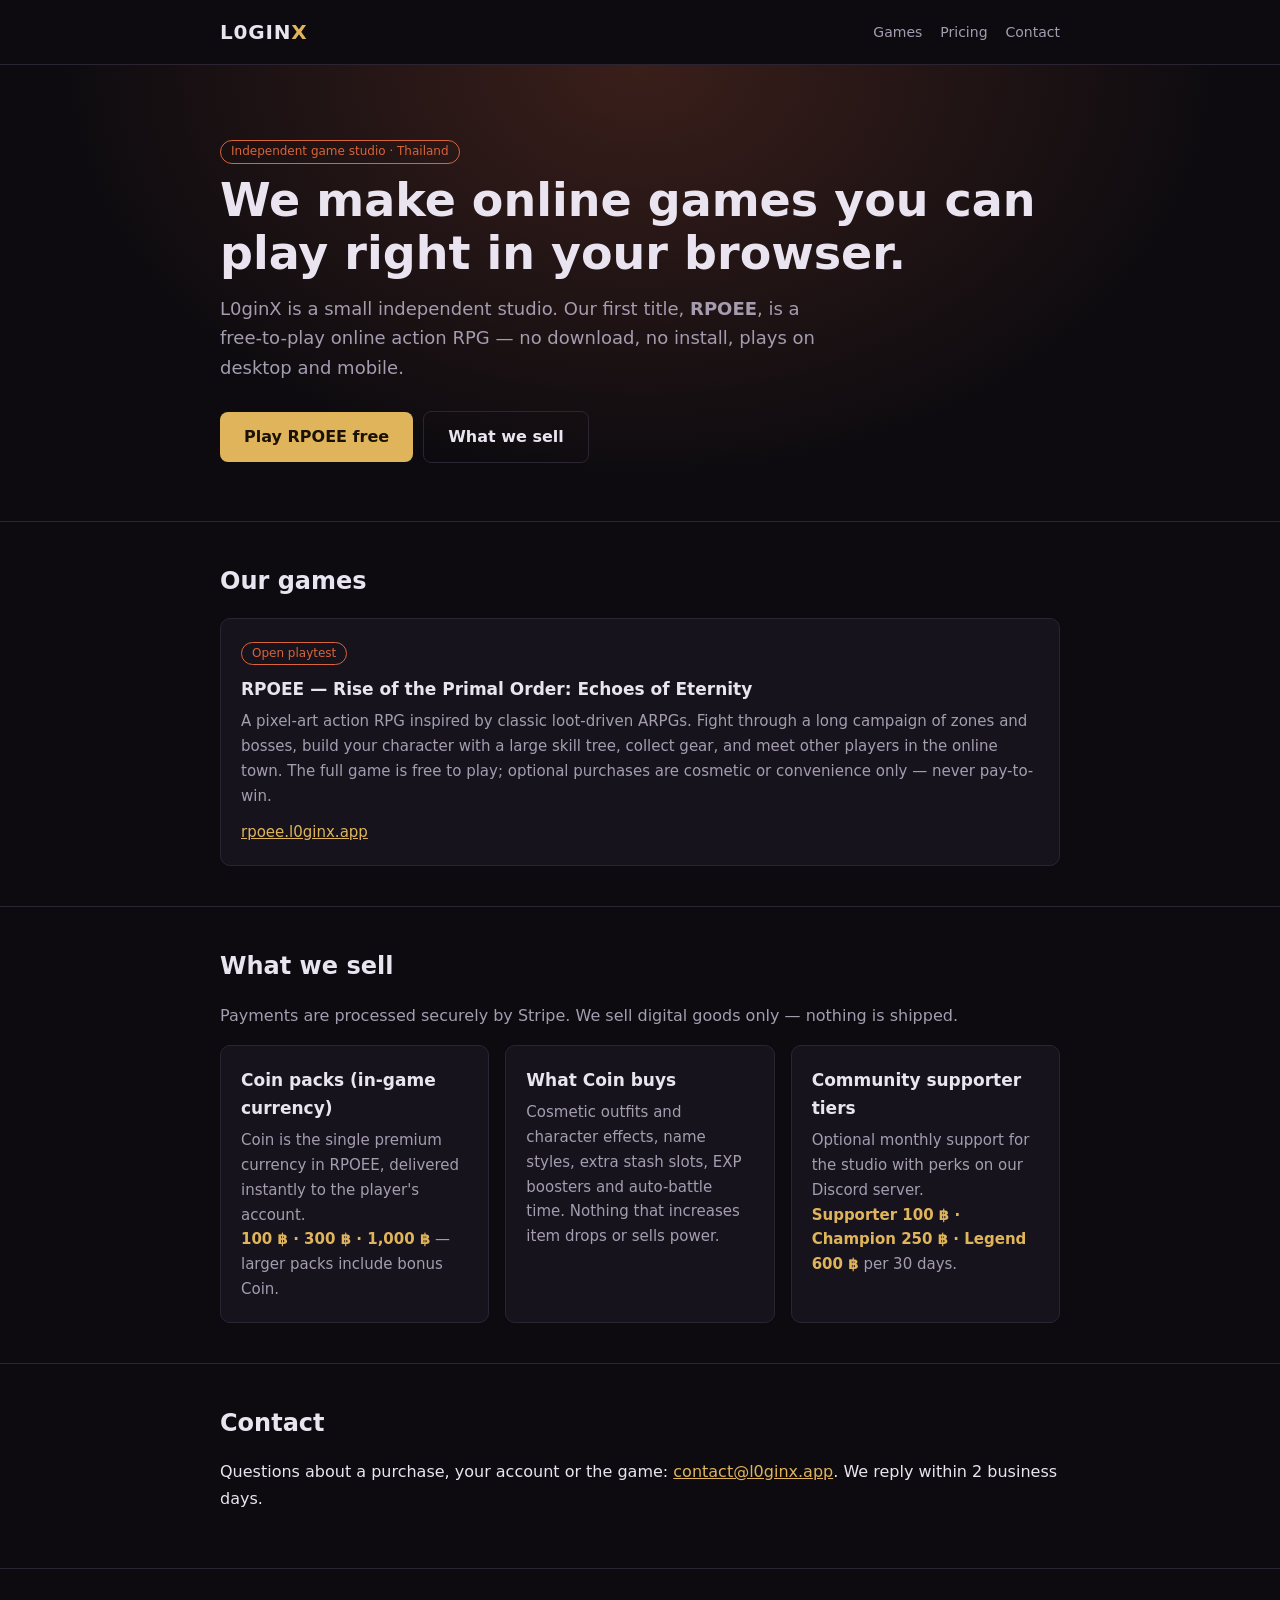
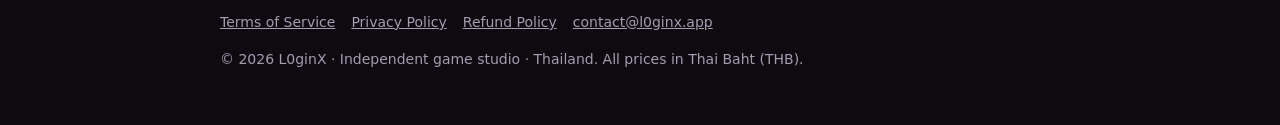
==== index.html @ b14668f3 "L0ginX studio landing page + terms, privacy, refund policies Co-Authored-By: Claude Opus 5.5 <norepl" ====
<!doctype html><html lang="en"><head><meta charset="utf-8"><meta name="viewport" content="width=device-width,initial-scale=1">
<title>L0ginX — Independent Game Studio</title><meta name="description" content="L0ginX is an independent game studio making RPOEE, a free-to-play online action RPG for the browser.">
<link rel="stylesheet" href="/style.css"></head><body>
<header><div class="wrap"><a class="logo" href="/">L0GIN<span>X</span></a><nav><a href="/#games">Games</a><a href="/#shop">Pricing</a><a href="/#contact">Contact</a></nav></div></header>

<div class="hero"><div class="wrap">
<span class="tag">Independent game studio · Thailand</span>
<h1>We make online games you can play right in your browser.</h1>
<p>L0ginX is a small independent studio. Our first title, <b>RPOEE</b>, is a free-to-play online action RPG — no download, no install, plays on desktop and mobile.</p>
<a class="btn" href="https://rpoee.l0ginx.app/">Play RPOEE free</a><a class="btn ghost" href="#shop">What we sell</a>
</div></div>
<section id="games"><div class="wrap">
<h2>Our games</h2>
<div class="card"><span class="tag">Open playtest</span>
<h3>RPOEE — Rise of the Primal Order: Echoes of Eternity</h3>
<p>A pixel-art action RPG inspired by classic loot-driven ARPGs. Fight through a long campaign of zones and bosses, build your character with a large skill tree, collect gear, and meet other players in the online town. The full game is free to play; optional purchases are cosmetic or convenience only — never pay-to-win.</p>
<p style="margin-top:12px"><a href="https://rpoee.l0ginx.app/">rpoee.l0ginx.app</a></p></div>
</div></section>
<section id="shop"><div class="wrap">
<h2>What we sell</h2>
<p style="color:var(--muted)">Payments are processed securely by Stripe. We sell digital goods only — nothing is shipped.</p>
<div class="grid">
<div class="card"><h3>Coin packs (in-game currency)</h3><p>Coin is the single premium currency in RPOEE, delivered instantly to the player's account.<br><span class="price">100 ฿ · 300 ฿ · 1,000 ฿</span> — larger packs include bonus Coin.</p></div>
<div class="card"><h3>What Coin buys</h3><p>Cosmetic outfits and character effects, name styles, extra stash slots, EXP boosters and auto-battle time. Nothing that increases item drops or sells power.</p></div>
<div class="card"><h3>Community supporter tiers</h3><p>Optional monthly support for the studio with perks on our Discord server.<br><span class="price">Supporter 100 ฿ · Champion 250 ฿ · Legend 600 ฿</span> per 30 days.</p></div>
</div></div></section>
<section id="contact"><div class="wrap">
<h2>Contact</h2>
<p>Questions about a purchase, your account or the game: <a href="mailto:contact@l0ginx.app">contact@l0ginx.app</a>. We reply within 2 business days.</p>
</div></section>
<footer><div class="wrap"><p><a href="/terms.html">Terms of Service</a><a href="/privacy.html">Privacy Policy</a><a href="/refund.html">Refund Policy</a><a href="mailto:contact@l0ginx.app">contact@l0ginx.app</a></p>
<p>© 2026 L0ginX · Independent game studio · Thailand. All prices in Thai Baht (THB).</p></div></footer></body></html>
---- style.css ----
:root{--bg:#0d0b10;--panel:#17131c;--line:#2b2433;--text:#e9e4ef;--muted:#a59cb0;--gold:#e0b45a;--ember:#d8643a}
*{box-sizing:border-box}
body{margin:0;background:var(--bg);color:var(--text);font:16px/1.65 system-ui,-apple-system,"Segoe UI",sans-serif}
a{color:var(--gold)}
.wrap{max-width:880px;margin:0 auto;padding:0 20px}
header{border-bottom:1px solid var(--line)}
header .wrap{display:flex;align-items:center;justify-content:space-between;height:64px}
.logo{font-weight:800;letter-spacing:.04em;font-size:20px;color:var(--text);text-decoration:none}
.logo span{color:var(--gold)}
nav a{color:var(--muted);text-decoration:none;margin-left:18px;font-size:14px}
nav a:hover{color:var(--text)}
.hero{padding:72px 0 48px;background:radial-gradient(ellipse at 50% 0%,#3a1f1a 0%,transparent 65%)}
.hero h1{font-size:clamp(30px,5vw,46px);line-height:1.15;margin:0 0 14px}
.hero p{color:var(--muted);font-size:18px;max-width:620px;margin:0 0 28px}
.btn{display:inline-block;background:var(--gold);color:#1a1206;font-weight:700;padding:12px 24px;border-radius:8px;text-decoration:none;margin:0 10px 10px 0}
.btn.ghost{background:none;color:var(--text);border:1px solid var(--line)}
section{padding:40px 0;border-top:1px solid var(--line)}
h2{font-size:24px;margin:0 0 16px}
.grid{display:grid;grid-template-columns:repeat(auto-fit,minmax(240px,1fr));gap:16px}
.card{background:var(--panel);border:1px solid var(--line);border-radius:10px;padding:20px}
.card h3{margin:0 0 6px;font-size:17px}
.card p{margin:0;color:var(--muted);font-size:15px}
.price{color:var(--gold);font-weight:700}
.tag{display:inline-block;font-size:12px;color:var(--ember);border:1px solid var(--ember);border-radius:99px;padding:1px 10px;margin-bottom:10px}
.doc h1{font-size:32px;margin:40px 0 4px}
.doc .updated{color:var(--muted);font-size:14px;margin-bottom:28px}
.doc h2{font-size:20px;margin:28px 0 8px}
.doc p,.doc li{color:#d4cedb}
footer{border-top:1px solid var(--line);padding:28px 0 40px;color:var(--muted);font-size:14px}
footer a{color:var(--muted);margin-right:16px}
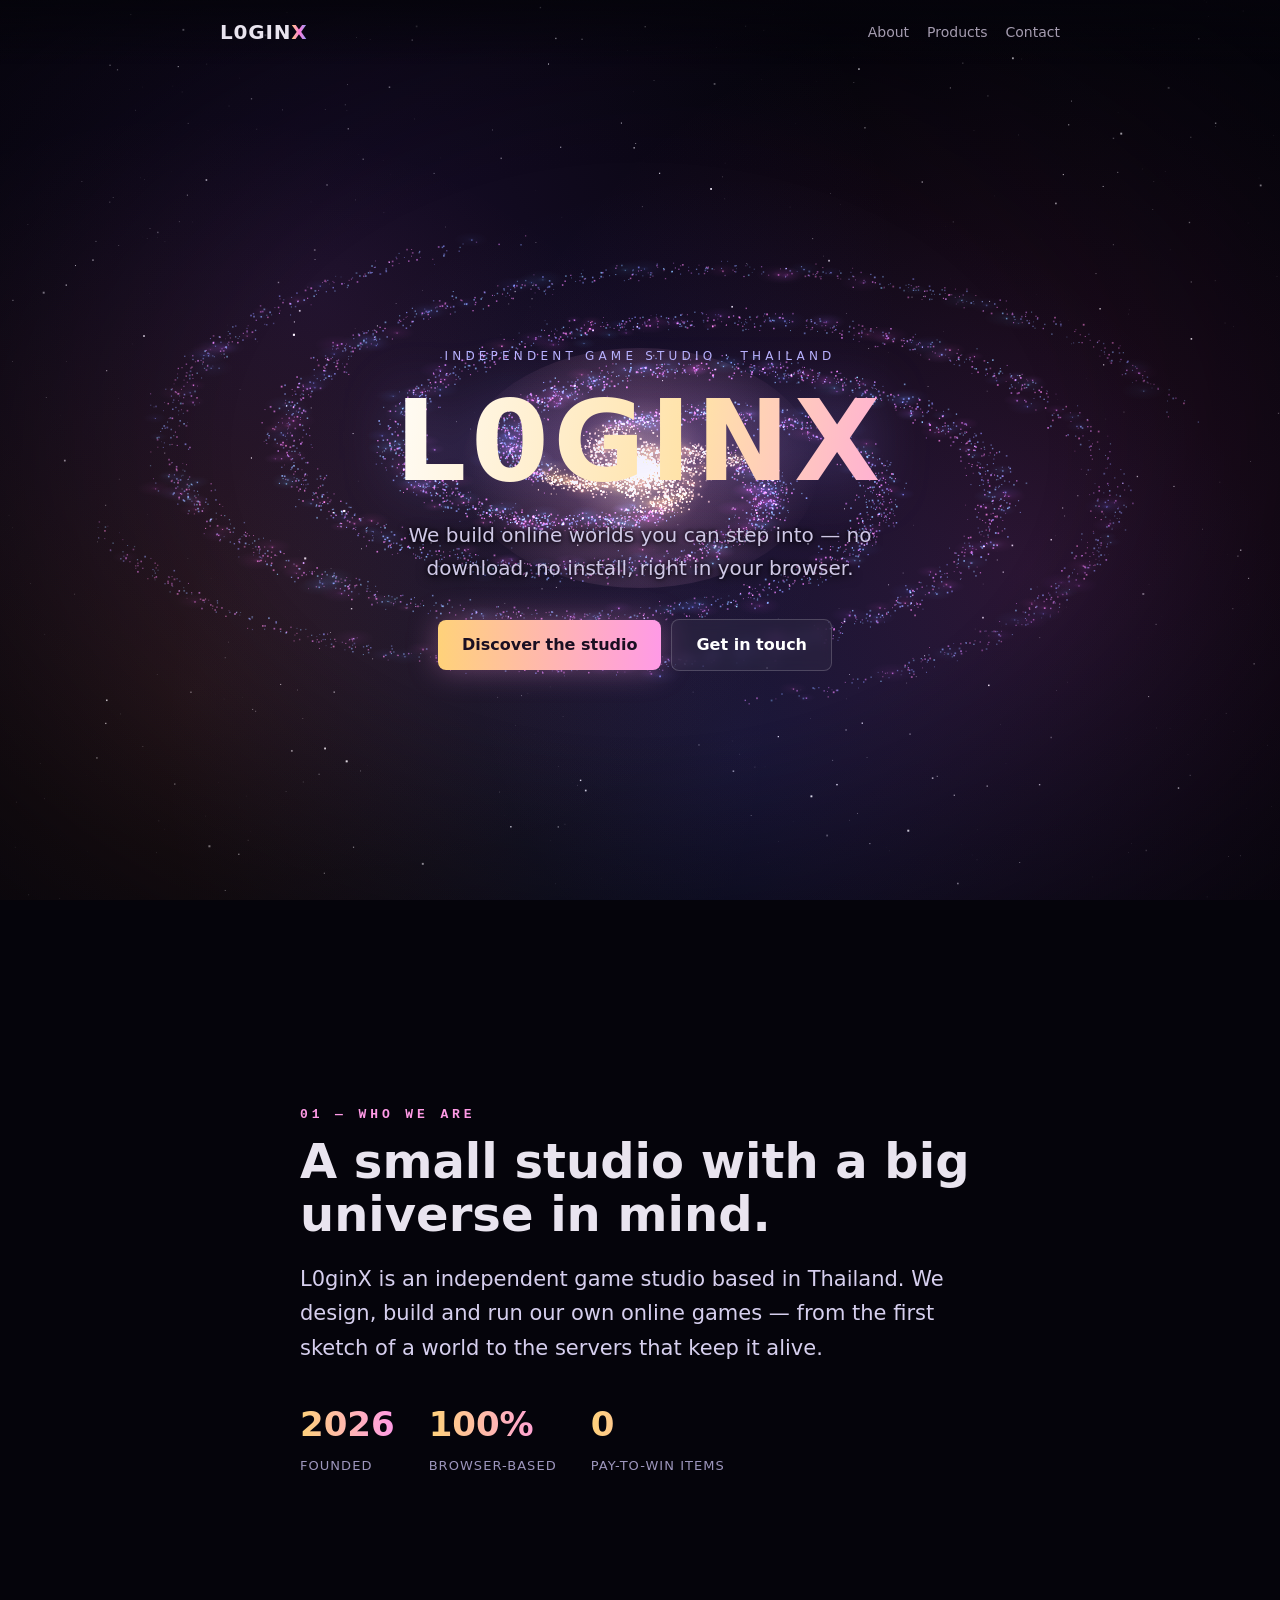
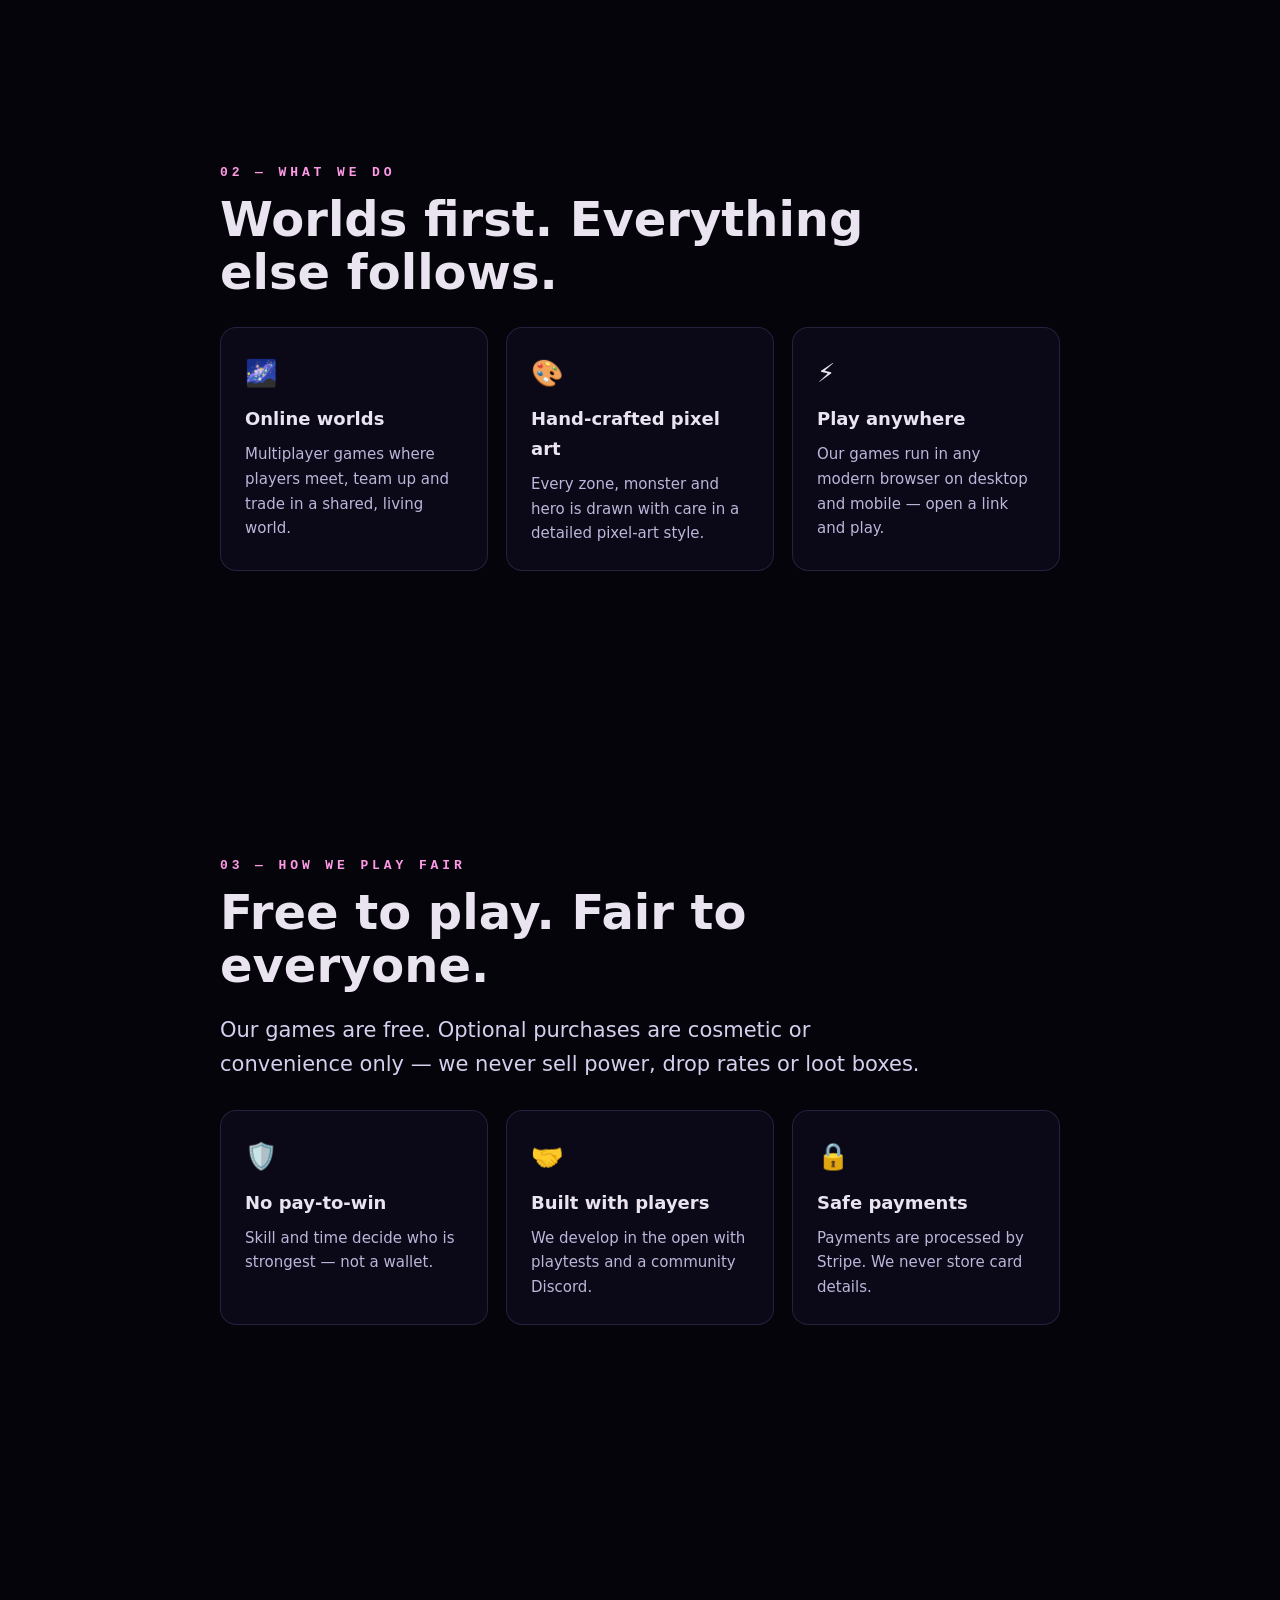
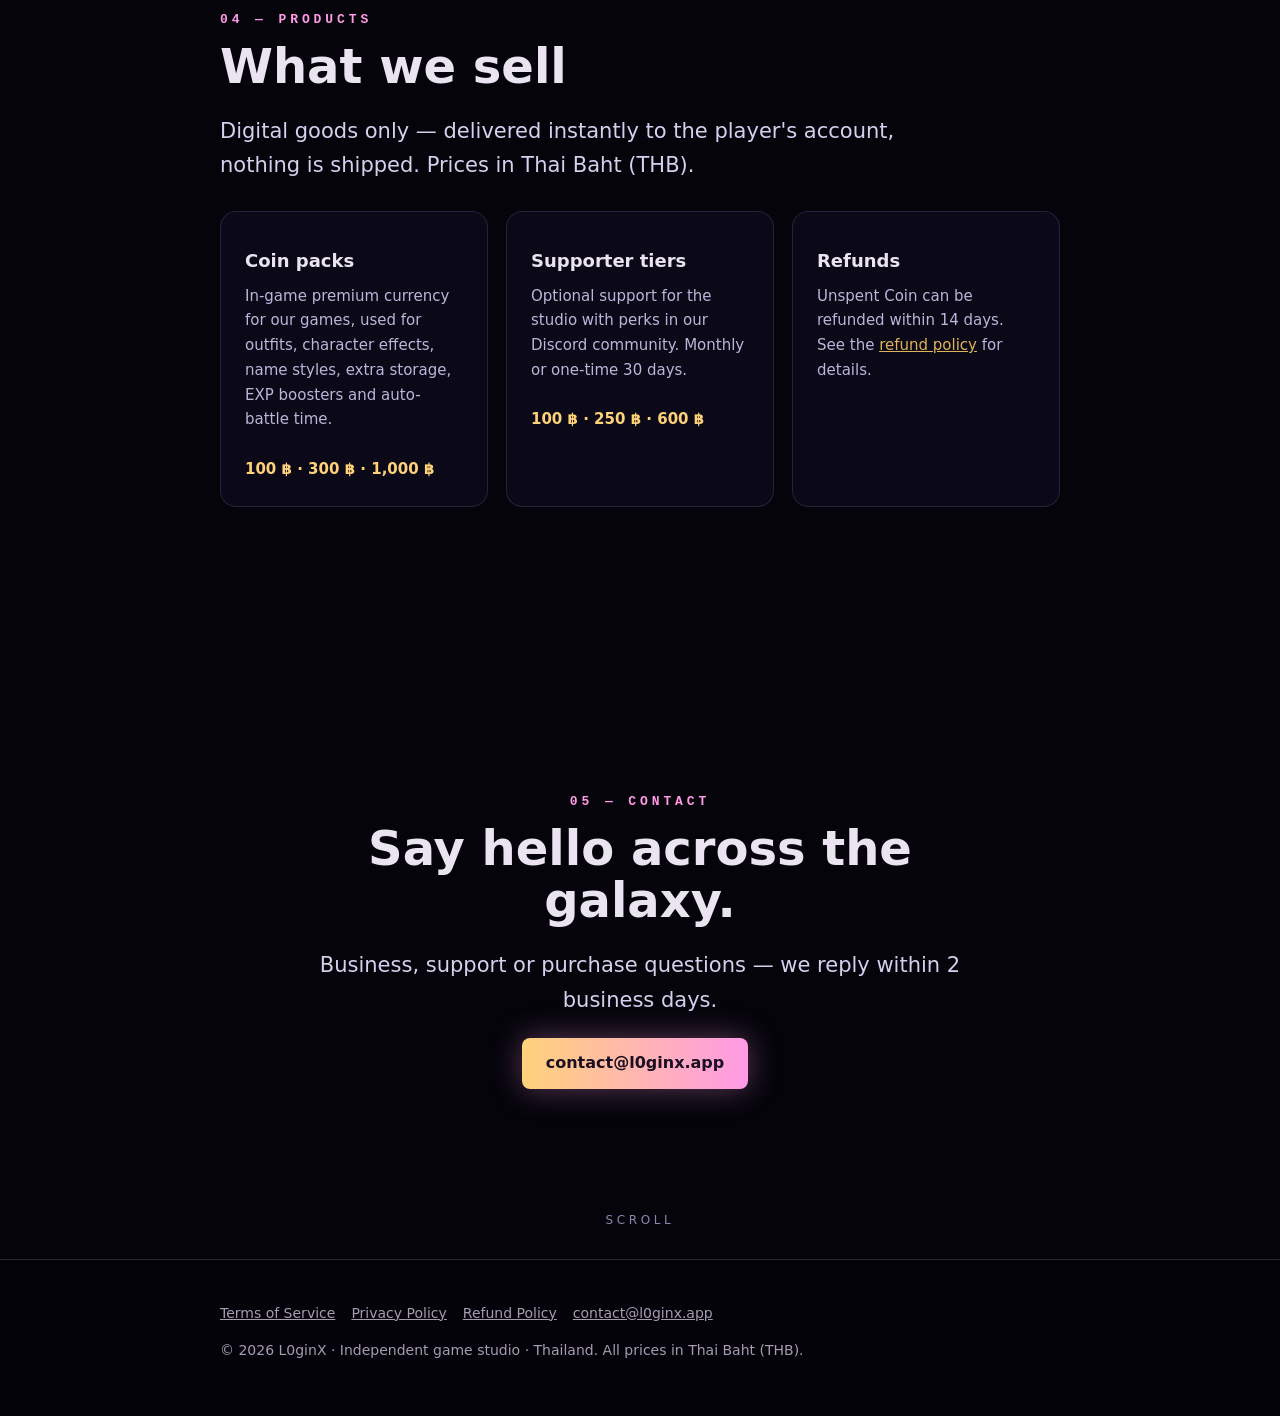
==== commit a75fd8f5: "Galaxy animated studio landing page Co-Authored-By: Claude Opus 5.5 <noreply@anthropic.com>" ====
--- a/index.html
+++ b/index.html
@@ -1,32 +1,234 @@
-<!doctype html><html lang="en"><head><meta charset="utf-8"><meta name="viewport" content="width=device-width,initial-scale=1">
-<title>L0ginX — Independent Game Studio</title><meta name="description" content="L0ginX is an independent game studio making RPOEE, a free-to-play online action RPG for the browser.">
-<link rel="stylesheet" href="/style.css"></head><body>
-<header><div class="wrap"><a class="logo" href="/">L0GIN<span>X</span></a><nav><a href="/#games">Games</a><a href="/#shop">Pricing</a><a href="/#contact">Contact</a></nav></div></header>
-
-<div class="hero"><div class="wrap">
-<span class="tag">Independent game studio · Thailand</span>
-<h1>We make online games you can play right in your browser.</h1>
-<p>L0ginX is a small independent studio. Our first title, <b>RPOEE</b>, is a free-to-play online action RPG — no download, no install, plays on desktop and mobile.</p>
-<a class="btn" href="https://rpoee.l0ginx.app/">Play RPOEE free</a><a class="btn ghost" href="#shop">What we sell</a>
-</div></div>
-<section id="games"><div class="wrap">
-<h2>Our games</h2>
-<div class="card"><span class="tag">Open playtest</span>
-<h3>RPOEE — Rise of the Primal Order: Echoes of Eternity</h3>
-<p>A pixel-art action RPG inspired by classic loot-driven ARPGs. Fight through a long campaign of zones and bosses, build your character with a large skill tree, collect gear, and meet other players in the online town. The full game is free to play; optional purchases are cosmetic or convenience only — never pay-to-win.</p>
-<p style="margin-top:12px"><a href="https://rpoee.l0ginx.app/">rpoee.l0ginx.app</a></p></div>
-</div></section>
-<section id="shop"><div class="wrap">
-<h2>What we sell</h2>
-<p style="color:var(--muted)">Payments are processed securely by Stripe. We sell digital goods only — nothing is shipped.</p>
-<div class="grid">
-<div class="card"><h3>Coin packs (in-game currency)</h3><p>Coin is the single premium currency in RPOEE, delivered instantly to the player's account.<br><span class="price">100 ฿ · 300 ฿ · 1,000 ฿</span> — larger packs include bonus Coin.</p></div>
-<div class="card"><h3>What Coin buys</h3><p>Cosmetic outfits and character effects, name styles, extra stash slots, EXP boosters and auto-battle time. Nothing that increases item drops or sells power.</p></div>
-<div class="card"><h3>Community supporter tiers</h3><p>Optional monthly support for the studio with perks on our Discord server.<br><span class="price">Supporter 100 ฿ · Champion 250 ฿ · Legend 600 ฿</span> per 30 days.</p></div>
-</div></div></section>
-<section id="contact"><div class="wrap">
-<h2>Contact</h2>
-<p>Questions about a purchase, your account or the game: <a href="mailto:contact@l0ginx.app">contact@l0ginx.app</a>. We reply within 2 business days.</p>
-</div></section>
+<!doctype html>
+<html lang="en">
+<head>
+<meta charset="utf-8">
+<meta name="viewport" content="width=device-width,initial-scale=1">
+<title>L0ginX — Independent Game Studio</title>
+<meta name="description" content="L0ginX is an independent game studio from Thailand building online worlds you can play right in the browser.">
+<meta property="og:title" content="L0ginX — Independent Game Studio">
+<meta property="og:description" content="We build online worlds you can step into — right in your browser.">
+<meta name="theme-color" content="#05040b">
+<link rel="stylesheet" href="/style.css">
+<style>
+  body{background:#05040b;overflow-x:hidden}
+  #sky{position:fixed;inset:0;width:100vw;height:100vh;z-index:0;display:block}
+  .veil{position:fixed;inset:0;z-index:1;pointer-events:none;background:radial-gradient(ellipse at 50% 50%,rgba(5,4,11,0) 45%,rgba(5,4,11,.6) 100%)}
+  header,main,footer{position:relative;z-index:2}
+  header{border:0;background:linear-gradient(#05040bcc,transparent)}
+  footer{background:#05040bdd}
+  .logo span{background:linear-gradient(90deg,#ffd27a,#ff7ad9,#7aa8ff);-webkit-background-clip:text;background-clip:text;color:transparent}
+
+  .hero{min-height:100vh;display:flex;align-items:center;justify-content:center;text-align:center;padding:0 20px;background:none}
+  .hero .kicker{letter-spacing:.35em;text-transform:uppercase;font-size:12px;color:#b9b2ff;opacity:0;animation:rise 1.2s .2s forwards}
+  .hero h1{font-size:clamp(44px,9vw,112px);line-height:1;margin:18px 0 22px;letter-spacing:.04em;font-weight:900;
+    background:linear-gradient(100deg,#fff 0%,#ffe2a8 30%,#ff9ae6 55%,#9ab8ff 80%,#fff 100%);background-size:200% auto;
+    -webkit-background-clip:text;background-clip:text;color:transparent;filter:drop-shadow(0 0 30px rgba(160,140,255,.35));
+    opacity:0;animation:rise 1.4s .5s forwards,shine 8s linear 2s infinite}
+  .hero p{text-shadow:0 2px 12px #05040b,0 0 4px #05040b;max-width:560px;margin:0 auto 34px;color:#cfc8e6;font-size:clamp(16px,2.2vw,20px);opacity:0;animation:rise 1.4s .9s forwards}
+  .hero .btns{opacity:0;animation:rise 1.4s 1.2s forwards}
+  .btn{background:linear-gradient(90deg,#ffd27a,#ff9ae6);color:#1b0f22;box-shadow:0 0 30px rgba(255,154,230,.35)}
+  .btn.ghost{background:rgba(255,255,255,.04);color:#fff;border:1px solid rgba(255,255,255,.18);box-shadow:none;backdrop-filter:blur(6px)}
+  .scroll{position:absolute;bottom:28px;left:50%;transform:translateX(-50%);font-size:12px;letter-spacing:.3em;color:#8d86ad;animation:bob 2.4s ease-in-out infinite}
+  @keyframes rise{from{opacity:0;transform:translateY(24px)}to{opacity:1;transform:none}}
+  @keyframes shine{to{background-position:200% center}}
+  @keyframes bob{50%{transform:translate(-50%,8px)}}
+
+  section{border:0;padding:16vh 0}
+  .chapter{max-width:720px}
+  .num{font:700 13px/1 ui-monospace,monospace;color:#ff9ae6;letter-spacing:.3em}
+  h2{font-size:clamp(28px,5vw,48px);line-height:1.1;margin:14px 0 18px}
+  .lead{font-size:clamp(17px,2.2vw,21px);color:#d6cfee}
+  .glass{background:rgba(20,16,40,.45);border:1px solid rgba(180,160,255,.16);border-radius:16px;padding:24px;backdrop-filter:blur(10px);-webkit-backdrop-filter:blur(10px)}
+  .grid{gap:18px;margin-top:28px}
+  .glass h3{margin:10px 0 8px;font-size:18px}
+  .glass p{margin:0;color:#bdb5da;font-size:15px}
+  .ico{font-size:26px}
+  .price{color:#ffd27a}
+  .stats{display:flex;flex-wrap:wrap;gap:34px;margin-top:30px}
+  .stats b{display:block;font-size:34px;background:linear-gradient(90deg,#ffd27a,#ff9ae6);-webkit-background-clip:text;background-clip:text;color:transparent}
+  .stats span{color:#9d96bd;font-size:13px;letter-spacing:.08em;text-transform:uppercase}
+  .reveal{opacity:0;transform:translateY(40px);transition:opacity 1s ease,transform 1s cubic-bezier(.2,.8,.2,1)}
+  .reveal.on{opacity:1;transform:none}
+  .grid .reveal:nth-child(2){transition-delay:.12s}.grid .reveal:nth-child(3){transition-delay:.24s}
+  .contact{text-align:center}
+  .contact .chapter{margin:0 auto}
+  @media (prefers-reduced-motion:reduce){.hero *,.reveal{animation:none!important;opacity:1!important;transform:none!important;transition:none!important}}
+</style>
+</head>
+<body>
+<canvas id="sky" aria-hidden="true"></canvas>
+<div class="veil"></div>
+
+<header><div class="wrap"><a class="logo" href="/">L0GIN<span>X</span></a>
+<nav><a href="#about">About</a><a href="#offer">Products</a><a href="#contact">Contact</a></nav></div></header>
+
+<main>
+  <div class="hero"><div>
+    <div class="kicker">Independent game studio · Thailand</div>
+    <h1>L0GINX</h1>
+    <p>We build online worlds you can step into — no download, no install, right in your browser.</p>
+    <div class="btns"><a class="btn" href="#about">Discover the studio</a><a class="btn ghost" href="#contact">Get in touch</a></div>
+  </div><div class="scroll">SCROLL</div></div>
+
+  <section id="about"><div class="wrap chapter reveal">
+    <div class="num">01 — WHO WE ARE</div>
+    <h2>A small studio with a big universe in mind.</h2>
+    <p class="lead">L0ginX is an independent game studio based in Thailand. We design, build and run our own online games — from the first sketch of a world to the servers that keep it alive.</p>
+    <div class="stats"><div><b>2026</b><span>Founded</span></div><div><b>100%</b><span>Browser-based</span></div><div><b>0</b><span>Pay-to-win items</span></div></div>
+  </div></section>
+
+  <section><div class="wrap">
+    <div class="chapter reveal"><div class="num">02 — WHAT WE DO</div>
+    <h2>Worlds first. Everything else follows.</h2></div>
+    <div class="grid">
+      <div class="glass reveal"><div class="ico">🌌</div><h3>Online worlds</h3><p>Multiplayer games where players meet, team up and trade in a shared, living world.</p></div>
+      <div class="glass reveal"><div class="ico">🎨</div><h3>Hand-crafted pixel art</h3><p>Every zone, monster and hero is drawn with care in a detailed pixel-art style.</p></div>
+      <div class="glass reveal"><div class="ico">⚡</div><h3>Play anywhere</h3><p>Our games run in any modern browser on desktop and mobile — open a link and play.</p></div>
+    </div>
+  </div></section>
+
+  <section><div class="wrap">
+    <div class="chapter reveal"><div class="num">03 — HOW WE PLAY FAIR</div>
+    <h2>Free to play. Fair to everyone.</h2>
+    <p class="lead">Our games are free. Optional purchases are cosmetic or convenience only — we never sell power, drop rates or loot boxes.</p></div>
+    <div class="grid">
+      <div class="glass reveal"><div class="ico">🛡️</div><h3>No pay-to-win</h3><p>Skill and time decide who is strongest — not a wallet.</p></div>
+      <div class="glass reveal"><div class="ico">🤝</div><h3>Built with players</h3><p>We develop in the open with playtests and a community Discord.</p></div>
+      <div class="glass reveal"><div class="ico">🔒</div><h3>Safe payments</h3><p>Payments are processed by Stripe. We never store card details.</p></div>
+    </div>
+  </div></section>
+
+  <section id="offer"><div class="wrap">
+    <div class="chapter reveal"><div class="num">04 — PRODUCTS</div>
+    <h2>What we sell</h2>
+    <p class="lead">Digital goods only — delivered instantly to the player's account, nothing is shipped. Prices in Thai Baht (THB).</p></div>
+    <div class="grid">
+      <div class="glass reveal"><h3>Coin packs</h3><p>In-game premium currency for our games, used for outfits, character effects, name styles, extra storage, EXP boosters and auto-battle time.<br><br><span class="price">100 ฿ · 300 ฿ · 1,000 ฿</span></p></div>
+      <div class="glass reveal"><h3>Supporter tiers</h3><p>Optional support for the studio with perks in our Discord community. Monthly or one-time 30 days.<br><br><span class="price">100 ฿ · 250 ฿ · 600 ฿</span></p></div>
+      <div class="glass reveal"><h3>Refunds</h3><p>Unspent Coin can be refunded within 14 days. See the <a href="/refund.html">refund policy</a> for details.</p></div>
+    </div>
+  </div></section>
+
+  <section id="contact" class="contact"><div class="wrap chapter reveal">
+    <div class="num">05 — CONTACT</div>
+    <h2>Say hello across the galaxy.</h2>
+    <p class="lead">Business, support or purchase questions — we reply within 2 business days.</p>
+    <p><a class="btn" href="mailto:contact@l0ginx.app">contact@l0ginx.app</a></p>
+  </div></section>
+</main>
+
 <footer><div class="wrap"><p><a href="/terms.html">Terms of Service</a><a href="/privacy.html">Privacy Policy</a><a href="/refund.html">Refund Policy</a><a href="mailto:contact@l0ginx.app">contact@l0ginx.app</a></p>
-<p>© 2026 L0ginX · Independent game studio · Thailand. All prices in Thai Baht (THB).</p></div></footer></body></html>
+<p>© 2026 L0ginX · Independent game studio · Thailand. All prices in Thai Baht (THB).</p></div></footer>
+
+<script>
+(() => {
+  const cv = document.getElementById('sky'), cx = cv.getContext('2d');
+  const reduce = matchMedia('(prefers-reduced-motion: reduce)').matches;
+  let W, H, DPR, stars = [], galaxy = [], shooting = [], t = 0, mx = 0, my = 0, tmx = 0, tmy = 0, scrollY = 0;
+  const rnd = (a, b) => a + Math.random() * (b - a);
+  const gauss = () => (Math.random() + Math.random() + Math.random() - 1.5) / 1.5;
+
+  function build() {
+    DPR = Math.min(devicePixelRatio || 1, 2);
+    W = innerWidth; H = innerHeight;
+    cv.width = W * DPR; cv.height = H * DPR; cx.setTransform(DPR, 0, 0, DPR, 0, 0);
+    const small = W < 700;
+    // background stars: 3 parallax layers
+    stars = Array.from({ length: small ? 260 : 520 }, () => ({
+      x: Math.random() * W, y: Math.random() * H, z: rnd(.2, 1),
+      r: rnd(.3, 1.4), tw: rnd(0, Math.PI * 2), sp: rnd(.5, 2)
+    }));
+    // spiral galaxy particles
+    const N = small ? 4200 : 9000, ARMS = 4;
+    galaxy = Array.from({ length: N }, () => {
+      const arm = Math.floor(Math.random() * ARMS);
+      const d = Math.pow(Math.random(), 1.25);              // denser core
+      const ang = d < .12 ? Math.random() * Math.PI * 2 : arm * (Math.PI * 2 / ARMS) + d * 7.5 + gauss() * (0.55 - d * 0.3);
+      const hue = d < .18 ? rnd(30, 50) : (Math.random() < .5 ? rnd(280, 320) : rnd(200, 235));
+      return { d, ang, off: gauss() * 0.04, r: rnd(.7, d < .15 ? 2.2 : 1.8), hue, a: rnd(.5, 1), glow: Math.random() < .07 ? rnd(8, 22) : 0 };
+    });
+  }
+
+  const sprite = document.createElement('canvas'); sprite.width = sprite.height = 64;
+  { const g = sprite.getContext('2d'), gr = g.createRadialGradient(32, 32, 0, 32, 32, 32);
+    gr.addColorStop(0, 'rgba(255,255,255,1)'); gr.addColorStop(.25, 'rgba(255,255,255,.35)'); gr.addColorStop(1, 'rgba(255,255,255,0)');
+    g.fillStyle = gr; g.fillRect(0, 0, 64, 64); }
+  const tinted = {};
+  function glowFor(hue) {
+    const k = Math.round(hue / 10) * 10; if (tinted[k]) return tinted[k];
+    const c = document.createElement('canvas'); c.width = c.height = 64; const g = c.getContext('2d');
+    g.drawImage(sprite, 0, 0); g.globalCompositeOperation = 'source-in'; g.fillStyle = `hsl(${k},95%,65%)`; g.fillRect(0, 0, 64, 64);
+    return tinted[k] = c;
+  }
+
+  function shoot() {
+    if (reduce || shooting.length > 2 || Math.random() > .012) return;
+    const a = rnd(Math.PI * .15, Math.PI * .35);
+    shooting.push({ x: rnd(-.1, .8) * W, y: rnd(-.1, .4) * H, vx: Math.cos(a) * 11, vy: Math.sin(a) * 11, life: 1 });
+  }
+
+  function frame() {
+    t += reduce ? 0 : 1;
+    mx += (tmx - mx) * .04; my += (tmy - my) * .04;
+    const sc = Math.min(scrollY / H, 4);
+    cx.globalCompositeOperation = 'source-over';
+    cx.fillStyle = '#05040b'; cx.fillRect(0, 0, W, H);
+
+    // nebula clouds
+    cx.globalCompositeOperation = 'lighter';
+    const neb = [[.25, .3, '120,60,200'], [.78, .62, '220,70,160'], [.55, .85, '40,90,220'], [.15, .8, '200,110,60']];
+    neb.forEach(([nx, ny, c], i) => {
+      const x = nx * W + Math.sin(t * .002 + i) * 40 - mx * 20, y = ny * H + Math.cos(t * .0017 + i) * 30 - my * 20 - sc * 60;
+      const R = Math.max(W, H) * .45;
+      const g = cx.createRadialGradient(x, y, 0, x, y, R);
+      g.addColorStop(0, `rgba(${c},.16)`); g.addColorStop(1, `rgba(${c},0)`);
+      cx.fillStyle = g; cx.fillRect(0, 0, W, H);
+    });
+
+    // twinkling stars with parallax
+    for (const s of stars) {
+      const x = (s.x - mx * 30 * s.z + W) % W, y = (s.y - my * 30 * s.z - sc * 120 * s.z + H * 10) % H;
+      const a = .35 + .65 * Math.abs(Math.sin(s.tw + t * .02 * s.sp));
+      cx.fillStyle = `rgba(255,255,255,${a * s.z})`;
+      cx.fillRect(x, y, s.r * s.z * 1.6, s.r * s.z * 1.6);
+    }
+
+    // rotating spiral galaxy, tilted; scrolling zooms and drifts it
+    const R = (W < 700 ? W * 1.05 : Math.min(W * .5, H * .62)) * (1 + sc * .35);
+    const gx = W * .5 + mx * 40, gy = H * .52 + my * 30 - sc * H * .12;
+    const tilt = .42 + Math.sin(t * .0015) * .05 + sc * .08, rot = t * .0016;
+    const core = cx.createRadialGradient(gx, gy, 0, gx, gy, R * .32);
+    core.addColorStop(0, 'rgba(255,230,190,.55)'); core.addColorStop(.4, 'rgba(255,170,200,.18)'); core.addColorStop(1, 'rgba(255,170,200,0)');
+    cx.fillStyle = core; cx.beginPath(); cx.ellipse(gx, gy, R * .32, R * .32 * (tilt + .25), 0, 0, Math.PI * 2); cx.fill();
+    for (const p of galaxy) {
+      const a = p.ang + rot * (1.6 - p.d);                 // inner part spins faster
+      const rr = p.d * R + p.off * R;
+      const x = gx + Math.cos(a) * rr, y = gy + Math.sin(a) * rr * tilt;
+      if (p.glow) { cx.globalAlpha = .22 * (1 - p.d * .6); cx.drawImage(glowFor(p.hue), x - p.glow, y - p.glow * tilt, p.glow * 2, p.glow * 2 * tilt); cx.globalAlpha = 1; }
+      cx.fillStyle = `hsla(${p.hue},95%,${p.d < .18 ? 85 : 75}%,${p.a * (1 - p.d * .45)})`;
+      cx.fillRect(x, y, p.r, p.r);
+    }
+
+    // shooting stars
+    shoot();
+    shooting = shooting.filter(s => s.life > 0);
+    for (const s of shooting) {
+      const g = cx.createLinearGradient(s.x, s.y, s.x - s.vx * 9, s.y - s.vy * 9);
+      g.addColorStop(0, `rgba(255,255,255,${s.life})`); g.addColorStop(1, 'rgba(255,255,255,0)');
+      cx.strokeStyle = g; cx.lineWidth = 1.6; cx.beginPath(); cx.moveTo(s.x, s.y); cx.lineTo(s.x - s.vx * 9, s.y - s.vy * 9); cx.stroke();
+      s.x += s.vx; s.y += s.vy; s.life -= .016;
+    }
+    requestAnimationFrame(frame);
+  }
+
+  addEventListener('resize', build);
+  addEventListener('pointermove', e => { tmx = e.clientX / W - .5; tmy = e.clientY / H - .5; });
+  addEventListener('scroll', () => { scrollY = window.scrollY; }, { passive: true });
+  build(); frame();
+
+  const io = new IntersectionObserver(es => es.forEach(e => e.isIntersecting && e.target.classList.add('on')), { threshold: .15 });
+  document.querySelectorAll('.reveal').forEach(el => io.observe(el));
+})();
+</script>
+</body>
+</html>
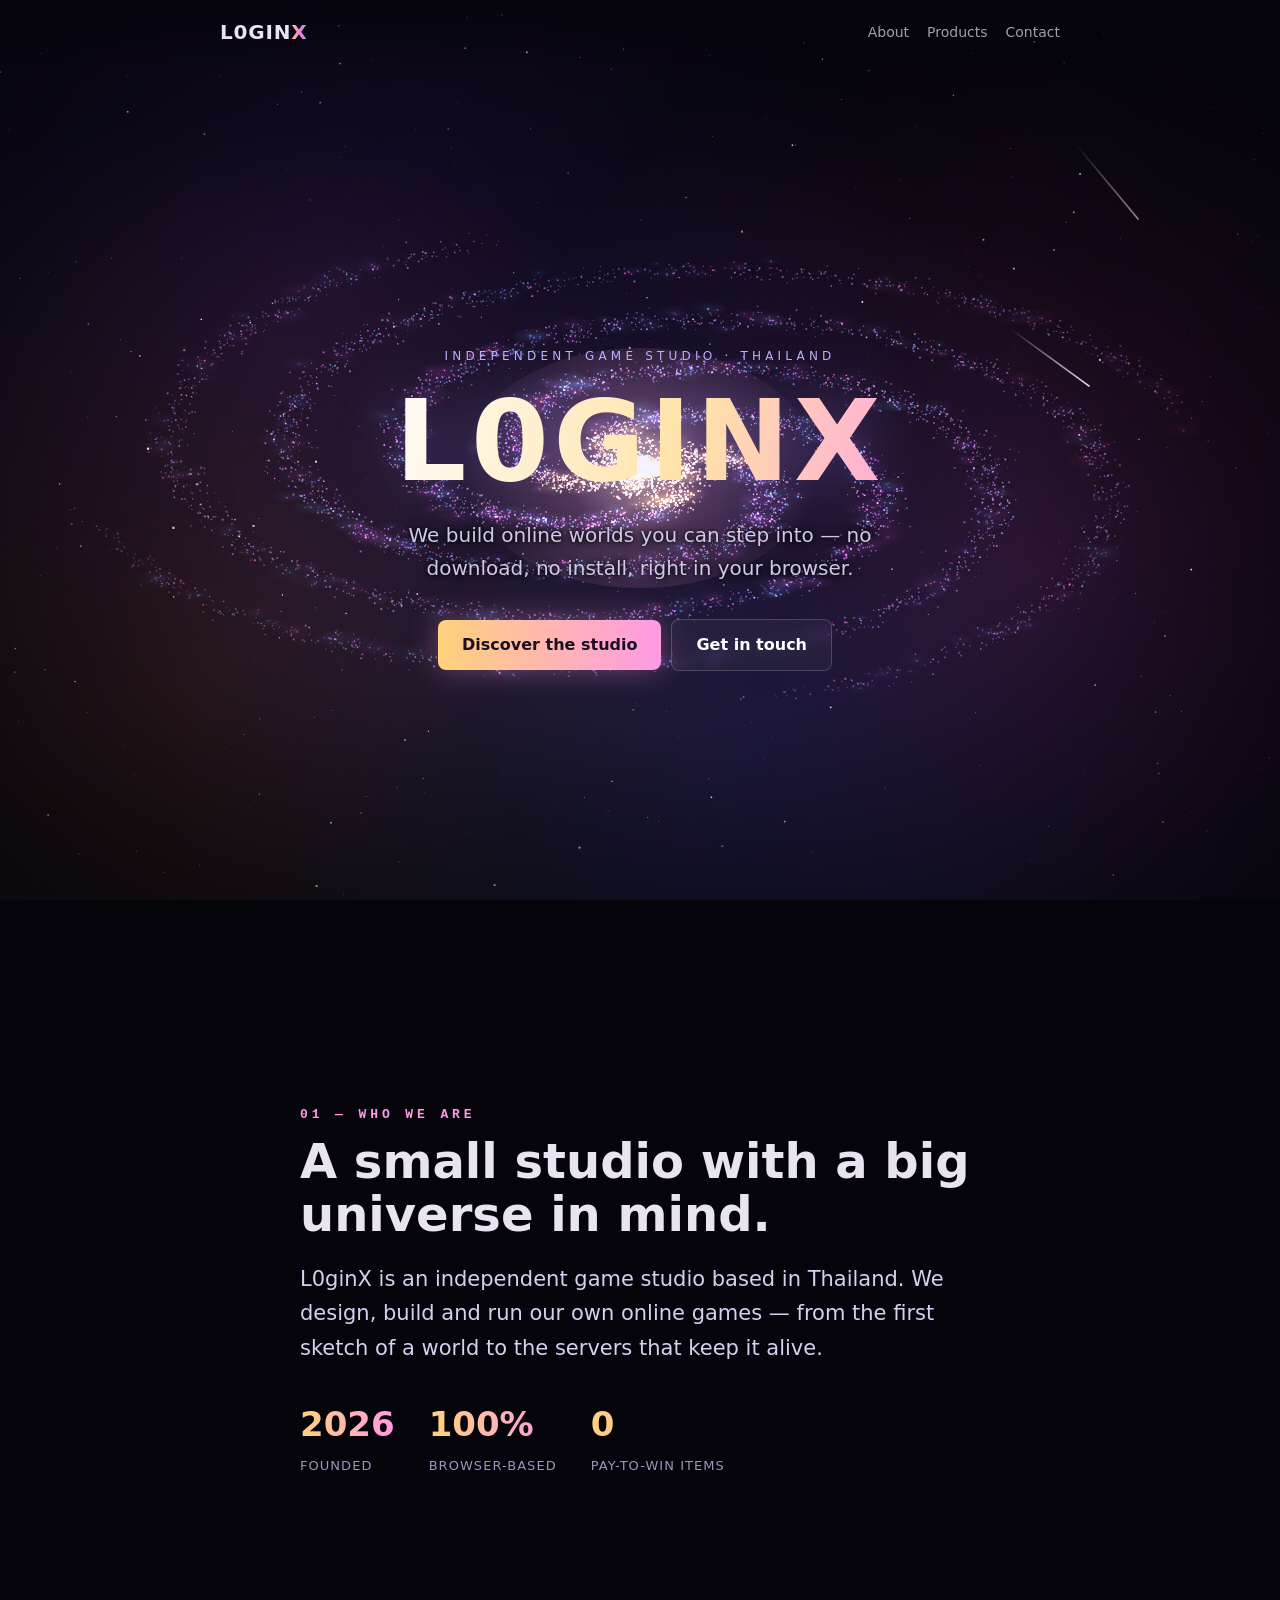
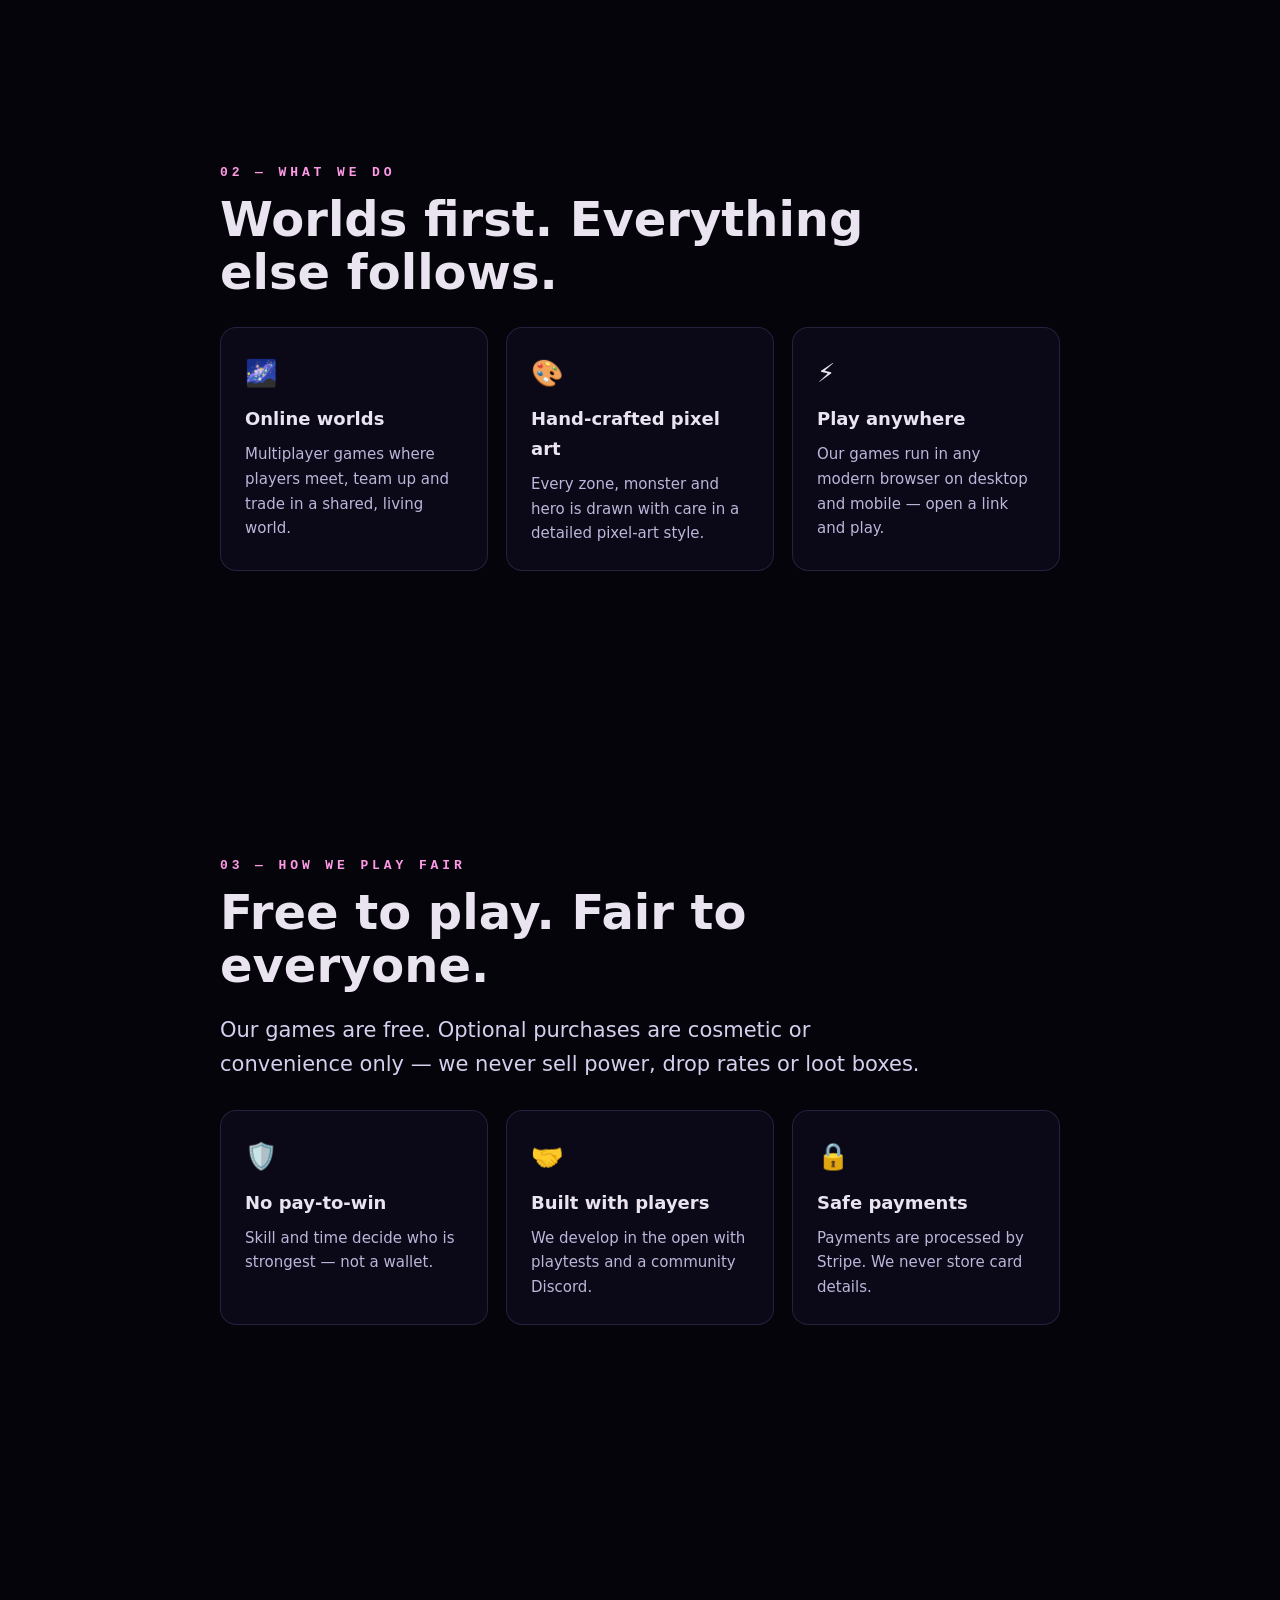
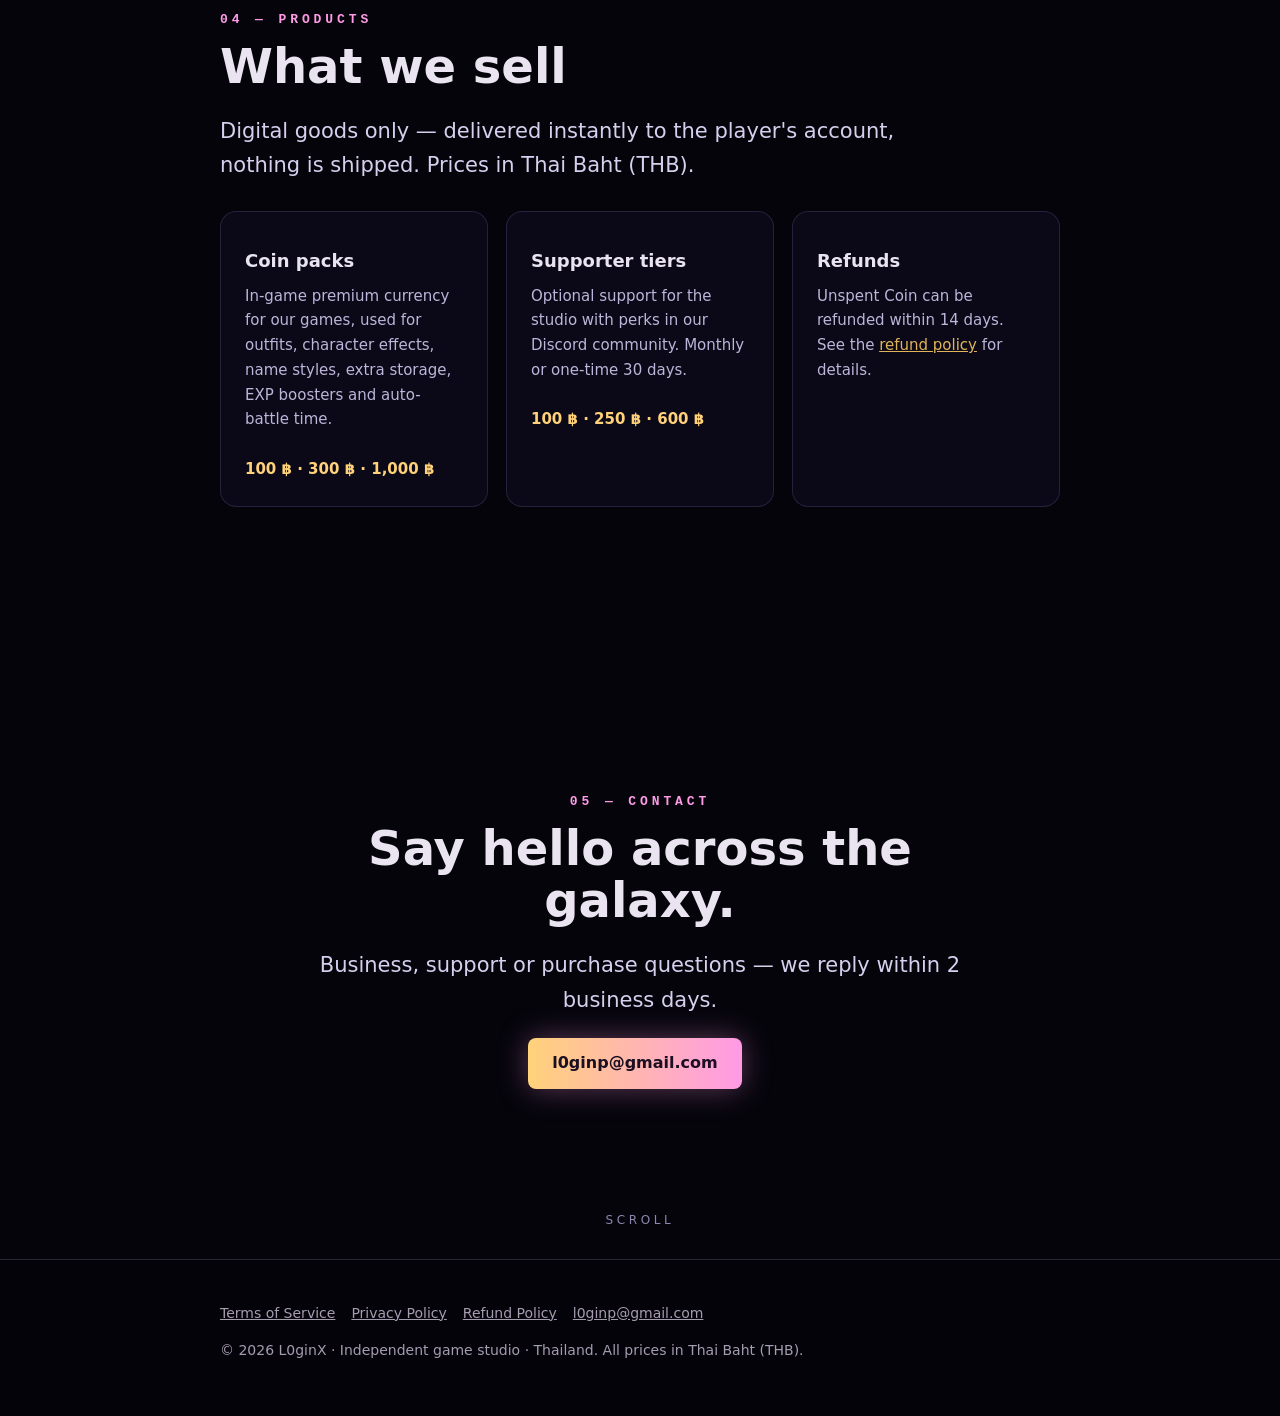
==== commit 0ce9f95f: "Contact email: l0ginp@gmail.com Co-Authored-By: Claude Opus 5.5 <noreply@anthropic.com>" ====
--- a/index.html
+++ b/index.html
@@ -113,11 +113,11 @@
     <div class="num">05 — CONTACT</div>
     <h2>Say hello across the galaxy.</h2>
     <p class="lead">Business, support or purchase questions — we reply within 2 business days.</p>
-    <p><a class="btn" href="mailto:contact@l0ginx.app">contact@l0ginx.app</a></p>
+    <p><a class="btn" href="mailto:l0ginp@gmail.com">l0ginp@gmail.com</a></p>
   </div></section>
 </main>
 
-<footer><div class="wrap"><p><a href="/terms.html">Terms of Service</a><a href="/privacy.html">Privacy Policy</a><a href="/refund.html">Refund Policy</a><a href="mailto:contact@l0ginx.app">contact@l0ginx.app</a></p>
+<footer><div class="wrap"><p><a href="/terms.html">Terms of Service</a><a href="/privacy.html">Privacy Policy</a><a href="/refund.html">Refund Policy</a><a href="mailto:l0ginp@gmail.com">l0ginp@gmail.com</a></p>
 <p>© 2026 L0ginX · Independent game studio · Thailand. All prices in Thai Baht (THB).</p></div></footer>
 
 <script>
